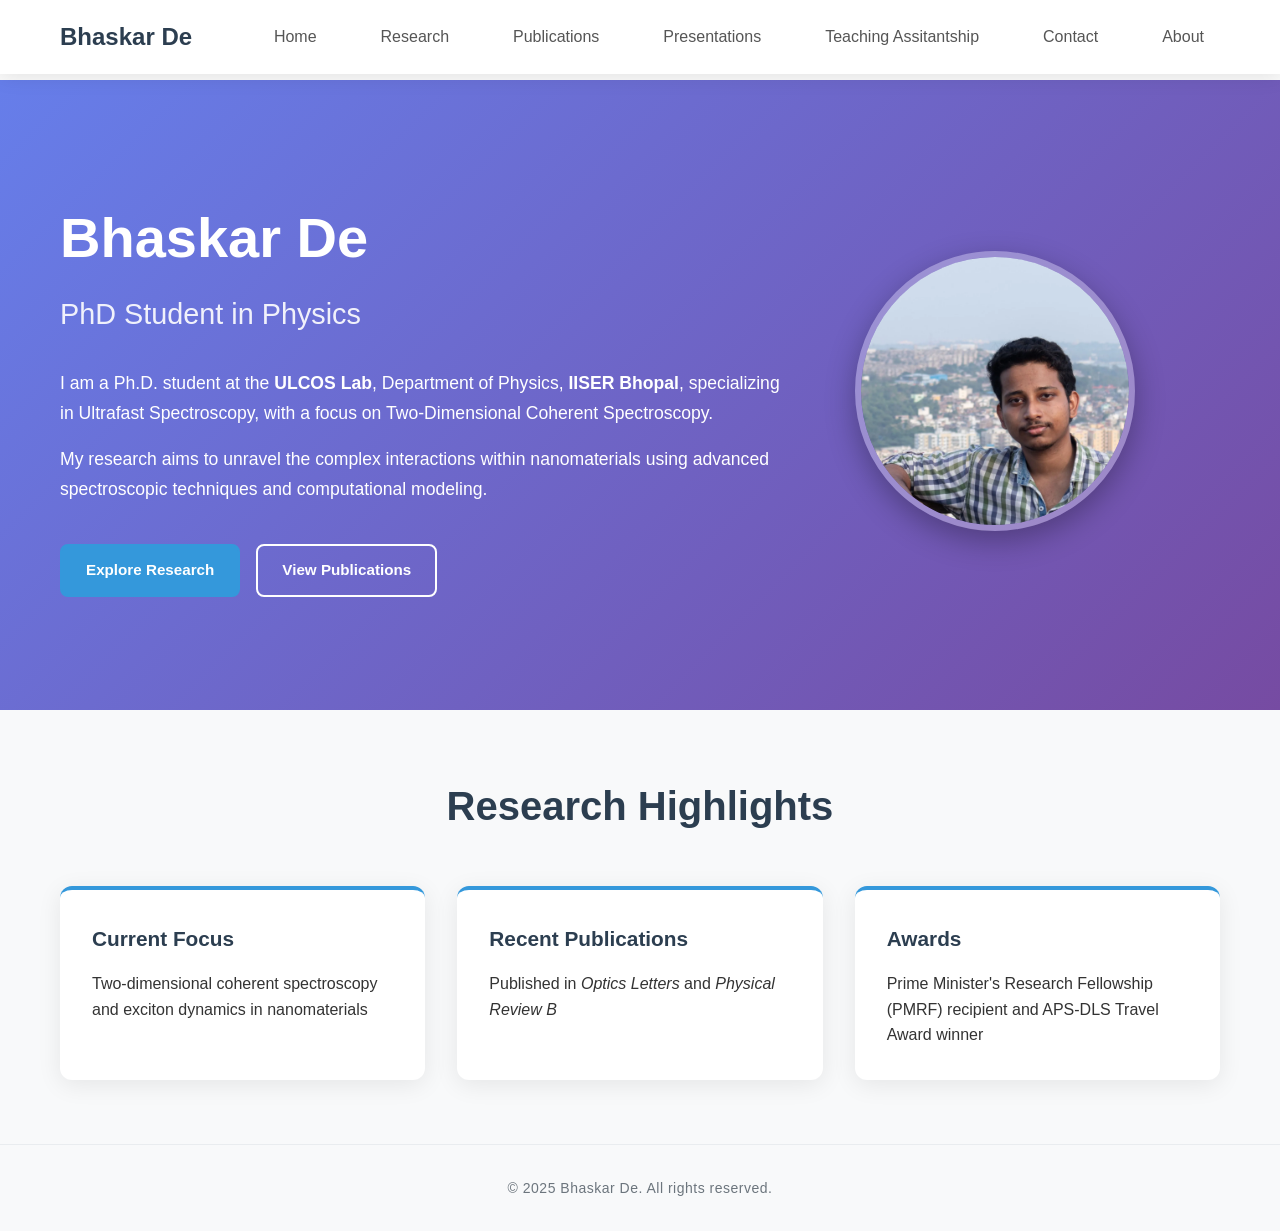
==== index.html @ a2605834 "Update Site" ====
<!DOCTYPE html>
<html lang="en">
<head>
    <meta charset="UTF-8">
    <meta name="viewport" content="width=device-width, initial-scale=1.0">
    <meta name="google-site-verification" content="wNE1Ab0f8dAL7JMlWoBInb4HweJB5l9q0UWRZOrNGA4" />
    <title>Bhaskar De - Physics PhD Student | IISER Bhopal</title>
    <meta name="description" content="Bhaskar De, Ph.D. student at IISER Bhopal specializing in ultrafast spectroscopy and two-dimensional coherent spectroscopy." />
    <link rel="canonical" href="https://bhaskar7de.github.io/"/>
    <link rel="preload" href="assets/css/style.css" as="style">
    <link rel="preload" href="assets/js/script.js" as="script">
    <link rel="stylesheet" href="assets/css/style.css">
</head>
<body>
    <nav class="navbar">
        <div class="nav-container">
            <div class="nav-logo">
                <a href="/">Bhaskar De</a>
            </div>
            <div class="hamburger" onclick="toggleMobileMenu()">
                <div class="bar"></div>
                <div class="bar"></div>
                <div class="bar"></div>
            </div>
            <div class="nav-links">
                <a href="/" class="active">Home</a>
                <a href="research.html">Research</a>
                <a href="publications.html">Publications</a>
                <a href="presentations.html">Presentations</a>
                <a href="teaching.html">Teaching Assitantship</a>
                <a href="contact.html">Contact</a>
                <a href="about.html">About</a>
            </div>
        </div>
    </nav>

    <main class="main-content">
        <section class="hero-section">
            <div class="container">
                <div class="hero-content">
                    <div class="hero-text">
                        <h1>Bhaskar De</h1>
                        <h2>PhD Student in Physics</h2>
                        <div class="intro-text">
                            <p>I am a Ph.D. student at the <a href="https://sites.google.com/iiserb.ac.in/rslab" target="_blank" rel="noopener noreferrer"><strong>ULCOS Lab</strong></a>, Department of Physics, <strong>IISER Bhopal</strong>, specializing in Ultrafast Spectroscopy, with a focus on Two-Dimensional Coherent Spectroscopy.</p>
                            
                            <p>My research aims to unravel the complex interactions within nanomaterials using advanced spectroscopic techniques and computational modeling.</p>
                        </div>
                        
                        <div class="quick-links">
                            <a href="research.html" class="btn btn-primary">Explore Research</a>
                            <a href="publications.html" class="btn btn-secondary">View Publications</a>
                        </div>
                    </div>
                    <div class="hero-image">
                        <img src="assets/images/profile.webp" alt="Bhaskar De" class="profile-img">
                    </div>
                </div>
            </div>
        </section>

        <section class="highlights-section">
            <div class="container">
                <h2>Research Highlights</h2>
                <div class="highlights-grid">
                    <div class="highlight-card">
                        <h3>Current Focus</h3>
                        <p>Two-dimensional coherent spectroscopy and exciton dynamics in nanomaterials</p>
                    </div>
                    <div class="highlight-card">
                        <h3>Recent Publications</h3>
                        <p>Published in <em>Optics Letters</em> and <em>Physical Review B</em></p>
                    </div>
                    <div class="highlight-card">
                        <h3>Awards</h3>
                        <p>Prime Minister's Research Fellowship (PMRF) recipient and APS-DLS Travel Award winner</p>
                    </div>
                </div>
            </div>
        </section>
    </main>

    <footer class="footer">
        <div class="container">
            <p>&copy; 2025 Bhaskar De. All rights reserved. </p>
        </div>
    </footer>

    <script src="assets/js/script.js" defer></script>
</body>
</html>
---- assets/css/style.css ----
/* Reset and Base Styles */
* {
    margin: 0;
    padding: 0;
    box-sizing: border-box;
}

body {
    font-family: -apple-system, BlinkMacSystemFont, 'Segoe UI', Roboto, Oxygen, Ubuntu, Cantarell, sans-serif;
    line-height: 1.6;
    color: #333;
    background-color: #fafafa;
}

.container {
    max-width: 1200px;
    margin: 0 auto;
    padding: 0 20px;
}

/* Navigation */
.navbar {
    background: rgba(255, 255, 255, 0.95);
    backdrop-filter: blur(10px);
    box-shadow: 0 2px 20px rgba(0,0,0,0.1);
    position: fixed;
    top: 0;
    width: 100%;
    z-index: 1000;
    transition: all 0.3s ease;
}

.nav-container {
    max-width: 1200px;
    margin: 0 auto;
    display: flex;
    justify-content: space-between;
    align-items: center;
    padding: 1rem 20px;
    position: relative;
}

.nav-logo a {
    font-size: 1.5rem;
    font-weight: 700;
    color: #2c3e50;
    text-decoration: none;
}

.nav-links {
    display: flex;
    gap: 2rem;
}

.nav-links a {
    color: #555;
    text-decoration: none;
    font-weight: 500;
    padding: 0.5rem 1rem;
    border-radius: 6px;
    transition: all 0.3s ease;
    position: relative;
}

.nav-links a:hover,
.nav-links a.active {
    color: #3498db;
    background-color: rgba(52, 152, 219, 0.1);
}

.nav-links a.active::after {
    content: '';
    position: absolute;
    bottom: -5px;
    left: 50%;
    transform: translateX(-50%);
    width: 20px;
    height: 3px;
    background: #3498db;
    border-radius: 2px;
}

/* Main Content */
.main-content {
    margin-top: 80px;
    min-height: calc(100vh - 160px);
}

/* Page Header */
.page-header {
    background: linear-gradient(135deg, #667eea 0%, #764ba2 100%);
    color: white;
    padding: 4rem 0 3rem;
    text-align: center;
}

.page-header h1 {
    font-size: 3rem;
    margin-bottom: 1rem;
    font-weight: 700;
}

.page-subtitle {
    font-size: 1.2rem;
    opacity: 0.9;
    margin-bottom: 2rem;
}

/* Hero Section (Home page) */
.hero-section {
    background: linear-gradient(135deg, #667eea 0%, #764ba2 100%);
    color: white;
    padding: 4rem 0;
    min-height: 70vh;
    display: flex;
    align-items: center;
}

.hero-content {
    display: grid;
    grid-template-columns: 2fr 1fr;
    gap: 4rem;
    align-items: center;
}

.hero-text h1 {
    font-size: 3.5rem;
    margin-bottom: 0.5rem;
    font-weight: 700;
}

.hero-text h2 {
    font-size: 1.8rem;
    margin-bottom: 2rem;
    opacity: 0.9;
    font-weight: 400;
}

.intro-text {
    font-size: 1.1rem;
    line-height: 1.7;
    margin-bottom: 2.5rem;
}

.intro-text p {
    margin-bottom: 1rem;
}

.quick-links {
    display: flex;
    gap: 1rem;
    flex-wrap: wrap;
}

.btn {
    display: inline-block;
    padding: 12px 24px;
    text-decoration: none;
    border-radius: 8px;
    font-weight: 600;
    font-size: 0.95rem;
    transition: all 0.3s ease;
    cursor: pointer;
}

.btn-primary {
    background: #3498db;
    color: white;
    border: 2px solid #3498db;
}

.btn-primary:hover {
    background: #2980b9;
    border-color: #2980b9;
    transform: translateY(-2px);
    box-shadow: 0 5px 15px rgba(52, 152, 219, 0.4);
}

.btn-secondary {
    background: transparent;
    color: white;
    border: 2px solid white;
}

.btn-secondary:hover {
    background: white;
    color: #667eea;
    transform: translateY(-2px);
}

.profile-img {
    width: 280px;
    height: 280px;
    border-radius: 50%;
    object-fit: cover;
    border: 6px solid rgba(255,255,255,0.3);
    box-shadow: 0 10px 30px rgba(0,0,0,0.3);
}

/* Content Sections */
.highlights-section,
.research-content,
.publications-content,
.presentations-content,
.teaching-content,
.cv-content,
.contact-content {
    padding: 4rem 0;
    background: white;
}

.highlights-section {
    background: #f8f9fa;
}

.highlights-section h2 {
    text-align: center;
    font-size: 2.5rem;
    margin-bottom: 3rem;
    color: #2c3e50;
}

.highlights-grid {
    display: grid;
    grid-template-columns: repeat(auto-fit, minmax(300px, 1fr));
    gap: 2rem;
}

.highlight-card {
    background: white;
    padding: 2rem;
    border-radius: 12px;
    box-shadow: 0 5px 25px rgba(0,0,0,0.08);
    border-top: 4px solid #3498db;
    transition: transform 0.3s ease, box-shadow 0.3s ease;
}

.highlight-card:hover {
    transform: translateY(-5px);
    box-shadow: 0 8px 35px rgba(0,0,0,0.12);
}

.highlight-card h3 {
    color: #2c3e50;
    margin-bottom: 1rem;
    font-size: 1.3rem;
}

/* Research Page Styles */
.research-areas {
    margin-bottom: 4rem;
}

.research-item {
    background: white;
    padding: 2.5rem;
    margin-bottom: 2rem;
    border-radius: 12px;
    box-shadow: 0 5px 25px rgba(0,0,0,0.08);
    border-left: 5px solid #3498db;
    transition: transform 0.3s ease;
}

.research-item:hover {
    transform: translateX(5px);
}

.research-icon {
    font-size: 2.5rem;
    margin-bottom: 1rem;
}

.research-item h3 {
    color: #2c3e50;
    margin-bottom: 1rem;
    font-size: 1.4rem;
}

/* Publications Page Styles */
.publication-year {
    margin-bottom: 3rem;
}

.publication-year h2 {
    color: #2c3e50;
    font-size: 2rem;
    margin-bottom: 1.5rem;
    padding-bottom: 0.5rem;
    border-bottom: 3px solid #3498db;
    display: inline-block;
}

.publication-item {
    background: white;
    padding: 2rem;
    margin-bottom: 1.5rem;
    border-radius: 12px;
    box-shadow: 0 3px 15px rgba(0,0,0,0.08);
    border-left: 5px solid #27ae60;
    transition: transform 0.3s ease;
}

.publication-item:hover {
    transform: translateY(-3px);
    box-shadow: 0 6px 25px rgba(0,0,0,0.12);
}

.publication-item h3 {
    color: #2c3e50;
    margin-bottom: 1rem;
    font-size: 1.2rem;
    line-height: 1.4;
}

.authors {
    color: #7f8c8d;
    margin-bottom: 0.5rem;
    font-size: 0.95rem;
}

.journal {
    color: #27ae60;
    font-weight: 600;
    margin-bottom: 1rem;
}

.equal-contribution {
    color: #e67e22;
    font-size: 0.9rem;
    font-style: italic;
}

.publication-links {
    display: flex;
    gap: 1rem;
}

.pub-link {
    color: #3498db;
    text-decoration: none;
    font-size: 0.9rem;
    font-weight: 600;
    padding: 0.3rem 0.8rem;
    border: 1px solid #3498db;
    border-radius: 4px;
    transition: all 0.3s ease;
}

.pub-link:hover {
    background: #3498db;
    color: white;
}

/* Presentations Page Styles */
.presentation-categories {
    margin-bottom: 3rem;
}

.presentation-category {
    margin-bottom: 3rem;
}

.presentation-category h2 {
    color: #2c3e50;
    margin-bottom: 2rem;
    font-size: 1.8rem;
}

.presentation-item {
    background: white;
    padding: 2rem;
    margin-bottom: 1.5rem;
    border-radius: 12px;
    box-shadow: 0 3px 15px rgba(0,0,0,0.08);
    transition: transform 0.3s ease;
}

.presentation-item.oral {
    border-left: 5px solid #27ae60;
}

.presentation-item.poster {
    border-left: 5px solid #9b59b6;
}

.presentation-item.highlight {
    border-left: 5px solid #f39c12;
    background: #fffbf0;
}

.presentation-item:hover {
    transform: translateY(-3px);
}

.presentation-header {
    display: flex;
    justify-content: space-between;
    align-items: center;
    margin-bottom: 0.5rem;
}

.presentation-header h3 {
    color: #2c3e50;
    font-size: 1.3rem;
}

.presentation-date {
    background: #3498db;
    color: white;
    padding: 0.3rem 0.8rem;
    border-radius: 4px;
    font-size: 0.9rem;
    font-weight: 600;
}

.presentation-location {
    color: #7f8c8d;
    margin-bottom: 0.8rem;
    font-style: italic;
}

.presentation-title {
    color: #34495e;
    font-weight: 500;
    margin-bottom: 1rem;
    line-height: 1.4;
}

.presentation-type {
    background: #27ae60;
    color: white;
    padding: 0.3rem 0.8rem;
    border-radius: 4px;
    font-size: 0.8rem;
    font-weight: 600;
}

.highlight-badge {
    background: #f39c12;
    color: white;
    padding: 0.3rem 0.8rem;
    border-radius: 4px;
    font-size: 0.8rem;
    font-weight: 600;
}

/* Teaching Page Styles */
.teaching-sections {
    margin-bottom: 3rem;
}

.teaching-section {
    margin-bottom: 3rem;
}

.teaching-section h2 {
    color: #2c3e50;
    margin-bottom: 2rem;
    font-size: 1.8rem;
}

.teaching-item {
    background: white;
    padding: 2rem;
    border-radius: 12px;
    box-shadow: 0 3px 15px rgba(0,0,0,0.08);
    border-left: 5px solid #3498db;
}

.teaching-item h3 {
    color: #2c3e50;
    margin-bottom: 0.5rem;
    font-size: 1.3rem;
}

.teaching-item p:first-of-type {
    color: #7f8c8d;
    font-weight: 600;
    margin-bottom: 1rem;
}

/* Contact Page Styles */
.contact-grid {
    display: grid;
    grid-template-columns: 1fr 1fr;
    gap: 4rem;
    margin-bottom: 3rem;
}

.contact-info,
.professional-links {
    background: white;
    padding: 2.5rem;
    border-radius: 12px;
    box-shadow: 0 5px 25px rgba(0,0,0,0.08);
}

.contact-info h2,
.professional-links h2 {
    color: #2c3e50;
    margin-bottom: 1.5rem;
    font-size: 1.5rem;
}

.contact-item {
    margin-bottom: 2rem;
}

.contact-item a {
    color: #3498db;
    text-decoration: none;
}

.contact-item a:hover {
    text-decoration: underline;
}

.links-list {
    display: flex;
    flex-direction: column;
    gap: 1rem;
}

.professional-link {
    display: flex;
    align-items: center;
    gap: 1rem;
    padding: 1rem;
    border: 2px solid #ecf0f1;
    border-radius: 8px;
    text-decoration: none;
    color: inherit;
    transition: all 0.3s ease;
}

.professional-link:hover {
    border-color: #3498db;
    background: rgba(52, 152, 219, 0.05);
    transform: translateY(-2px);
}

.link-icon {
    font-size: 1.5rem;
}

.link-info h4 {
    color: #2c3e50;
    margin-bottom: 0.2rem;
}

.link-info p {
    color: #7f8c8d;
    font-size: 0.9rem;
}

.cv-link-section {
    background: #f8f9fa;
    padding: 1rem;
    border-radius: 8px;
    border: 1px solid #e9ecef;
}

.cv-link-section a {
    color: #3498db;
    text-decoration: none;
    font-weight: 500;
}

.cv-link-section a:hover {
    text-decoration: underline;
}

/* Footer */
.footer {
    background: #f8f9fa;
    color: #6c757d;
    text-align: center;
    padding: 2rem 0;
    margin-top: auto;
    border-top: 1px solid #e9ecef;
}

.footer p {
    margin: 0;
    font-size: 0.875rem;
    font-weight: 400;
    letter-spacing: 0.5px;
}



/* Hide removed sections */
.collaboration-note {
    display: none;
}

/* Responsive Design */
@media (max-width: 768px) {
    .nav-links {
        display: none;
    }
    
    .hero-content {
        grid-template-columns: 1fr;
        text-align: center;
        gap: 2rem;
    }
    
    .hero-text h1 {
        font-size: 2.5rem;
    }
    
    .profile-img {
        width: 220px;
        height: 220px;
    }
    
    .highlights-grid {
        grid-template-columns: 1fr;
    }
    
    .contact-grid {
        grid-template-columns: 1fr;
        gap: 2rem;
    }
    
    .presentation-header {
        flex-direction: column;
        align-items: flex-start;
        gap: 0.5rem;
    }
}

@media (max-width: 480px) {
    .hero-text h1 {
        font-size: 2rem;
    }
    
    .page-header h1 {
        font-size: 2rem;
    }
    
    .profile-img {
        width: 180px;
        height: 180px;
    }
    
    .btn {
        padding: 10px 16px;
        font-size: 0.9rem;
    }
}

/* Abstract content styling with smooth slide effect */
/*.abstract-content {
    background: #f6f8fa;
    border: 1px solid #e1e4e8;
    border-radius: 8px;
    margin-top: 1rem;
    padding: 0 1rem; /* No vertical padding initially */
/*    font-size: 0.98rem;
    color: #333;
    box-shadow: 0 2px 8px rgba(0,0,0,0.03);
    
    /* Sliding animation properties */
/*    max-height: 0;
    overflow: hidden;
    opacity: 0;
    transition: max-height 0.4s ease-out, opacity 0.3s ease-out, padding 0.4s ease-out;
}

/* When abstract is shown */
.abstract-content.show {
    max-height: 500px; /* Adjust based on your longest abstract */
    opacity: 1;
    padding: 1rem; /* Full padding when expanded */
}

/* Abstract toggle button styling */
.abstract-toggle-btn {
    margin-left: 1rem;
    font-size: 0.9rem;
    padding: 0.3rem 0.8rem;
    border: 1px solid #3498db;
    border-radius: 4px;
    background-color: #fff;
    color: #3498db;
    cursor: pointer;
    transition: all 0.3s ease;
    font-weight: 500;
}

.abstract-toggle-btn:hover {
    background: #3498db;
    color: white;
    transform: translateY(-1px);
}

.abstract-toggle-btn:active {
    transform: translateY(0);
}

/* Hamburger Menu - hidden by default */
.hamburger {
    display: none;
    cursor: pointer;
    flex-direction: column;
    gap: 4px;
    padding: 8px;
    border-radius: 4px;
    transition: background-color 0.3s ease;
}

.hamburger:hover {
    background-color: rgba(52, 152, 219, 0.1);
}

.hamburger .bar {
    height: 3px;
    width: 25px;
    background-color: #2c3e50;
    border-radius: 3px;
    transition: all 0.3s ease;
}

/* Hamburger animation when active */
.hamburger.active .bar:nth-child(1) {
    transform: rotate(45deg) translate(5px, 5px);
}

.hamburger.active .bar:nth-child(2) {
    opacity: 0;
}

.hamburger.active .bar:nth-child(3) {
    transform: rotate(-45deg) translate(5px, -5px);
}



/* .abstract-content {
  background: #f6f8fa;
  border: 1px solid #e1e4e8;
  border-radius: 8px;
  margin-top: 1rem;
  padding: 0;
  font-size: 0.98rem;
  color: #333;
  box-shadow: 0 2px 8px rgba(0,0,0,0.03);
  max-height: 0;
  overflow-y: hidden;
  opacity: 0;
  transition:
    max-height 0.5s cubic-bezier(0.25,0.46,0.45,0.94),
    padding 0.3s ease,
    opacity 0.3s ease;
}
.abstract-content.show {
  opacity: 1;
  max-height: 200px;
  padding: 1rem;
  overflow-y: auto;
}
@media (max-width: 768px) {
  .abstract-content.show {
    max-height: 90vh;
  }
} */

.abstract-content {
    background: #f6f8fa;
    border: 1px solid #e1e4e8;
    border-radius: 8px;
    margin-top: 1rem;
    padding: 0;
    font-size: 0.98rem;
    color: #333;
    box-shadow: 0 2px 8px rgba(0,0,0,0.03);
    max-height: 0;
    overflow: hidden;
    opacity: 0;
    transition:
        max-height 0.4s ease,
        padding 0.4s ease,
        opacity 0.4s ease;
}

.abstract-content.show {
    opacity: 1;
    max-height: 300px;
    padding: 1rem;
    overflow-y: auto;
}

@media (max-width: 768px) {
    .abstract-content.show {
        max-height: 90vh;
    }
}

/* Make links inherit the text color */
a {
  color: inherit;           /* Use parent element's color */
  text-decoration: none;    /* Remove underline (optional) */
}

a:visited {
  color: inherit;           /* Keep same color after being clicked */
}

a:hover {
  text-decoration: underline; /* Optional: show underline on hover for usability */
}

/* ── Research card expand/collapse ── */
.research-item {
    cursor: pointer;
    position: relative;
}

.research-item-header {
    display: flex;
    align-items: flex-start;
    gap: 1rem;
}

.research-item-header .research-icon {
    flex-shrink: 0;
}

.research-item-header .header-text {
    flex: 1;
}

.research-item-header .header-text h3 {
    margin-bottom: 0.4rem;
}

.research-item-header .header-text p {
    margin: 0;
    color: #555;
    font-size: 0.97rem;
}

.toggle-arrow {
    flex-shrink: 0;
    margin-left: auto;
    font-size: 1.2rem;
    color: #3498db;
    transition: transform 0.35s ease;
    align-self: center;
    padding-left: 0.5rem;
}

.research-item.open .toggle-arrow {
    transform: rotate(180deg);
}

.research-detail {
    max-height: 0;
    overflow: hidden;
    opacity: 0;
    transition:
        max-height 0.5s cubic-bezier(0.25, 0.46, 0.45, 0.94),
        opacity 0.35s ease,
        padding 0.35s ease;
    padding-top: 0;
}

.research-item.open .research-detail {
    max-height: 1200px;
    opacity: 1;
    padding-top: 1.5rem;
}

.research-detail-inner {
    border-top: 1px solid #e9ecef;
    padding-top: 1.5rem;
}

.research-detail-inner p {
    color: #444;
    line-height: 1.75;
    margin-bottom: 1.2rem;
}

.research-gallery {
    display: flex;
    gap: 1rem;
    flex-wrap: wrap;
    margin-top: 1rem;
}

.research-gallery-item {
    flex: 1 1 200px;
    max-width: 320px;
    border-radius: 8px;
    overflow: hidden;
    box-shadow: 0 3px 12px rgba(0,0,0,0.10);
    background: #f0f4f8;
    border: 1px solid #dde3ea;
}

.research-gallery-item img {
    width: 100%;
    height: 180px;
    object-fit: cover;
    display: block;
}

.gallery-caption {
    padding: 0.5rem 0.75rem;
    font-size: 0.85rem;
    color: #666;
    text-align: center;
    background: #f8f9fa;
}

.img-placeholder {
    width: 100%;
    height: 180px;
    display: flex;
    align-items: center;
    justify-content: center;
    background: linear-gradient(135deg, #e8f4fd 0%, #d6eaf8 100%);
    color: #7fb3d3;
    font-size: 2.5rem;
}

.click-hint {
    font-size: 0.82rem;
    color: #3498db;
    font-weight: 500;
    margin-top: 0.3rem;
    opacity: 0.8;
}

.research-item.open .click-hint {
    display: none;
}

@media (max-width: 600px) {
    .research-gallery {
        flex-direction: column;
    }
    .research-gallery-item {
        max-width: 100%;
    }
}

/* Mobile styles */
@media (max-width: 768px) {
    .hamburger {
        display: flex;
    }
    
    .nav-links {
        display: none;
        flex-direction: column;
        width: 100%;
        background: white;
        position: absolute;
        top: 100%;
        left: 0;
        box-shadow: 0 8px 16px rgba(0,0,0,0.15);
        border-radius: 0 0 8px 8px;
        z-index: 1000;
        gap: 0;
    }
    
    .nav-links.mobile-active {
        display: flex;
    }
    
    .nav-links a {
        padding: 15px 20px;
        border-top: 1px solid #f1f1f1;
        border-radius: 0;
    }
    
    .nav-links a:first-child {
        border-top: none;
    }
    
    .nav-links a.active::after {
        display: none;
    }
}
---- assets/css/style.css ----
/* Reset and Base Styles */
* {
    margin: 0;
    padding: 0;
    box-sizing: border-box;
}

body {
    font-family: -apple-system, BlinkMacSystemFont, 'Segoe UI', Roboto, Oxygen, Ubuntu, Cantarell, sans-serif;
    line-height: 1.6;
    color: #333;
    background-color: #fafafa;
}

.container {
    max-width: 1200px;
    margin: 0 auto;
    padding: 0 20px;
}

/* Navigation */
.navbar {
    background: rgba(255, 255, 255, 0.95);
    backdrop-filter: blur(10px);
    box-shadow: 0 2px 20px rgba(0,0,0,0.1);
    position: fixed;
    top: 0;
    width: 100%;
    z-index: 1000;
    transition: all 0.3s ease;
}

.nav-container {
    max-width: 1200px;
    margin: 0 auto;
    display: flex;
    justify-content: space-between;
    align-items: center;
    padding: 1rem 20px;
    position: relative;
}

.nav-logo a {
    font-size: 1.5rem;
    font-weight: 700;
    color: #2c3e50;
    text-decoration: none;
}

.nav-links {
    display: flex;
    gap: 2rem;
}

.nav-links a {
    color: #555;
    text-decoration: none;
    font-weight: 500;
    padding: 0.5rem 1rem;
    border-radius: 6px;
    transition: all 0.3s ease;
    position: relative;
}

.nav-links a:hover,
.nav-links a.active {
    color: #3498db;
    background-color: rgba(52, 152, 219, 0.1);
}

.nav-links a.active::after {
    content: '';
    position: absolute;
    bottom: -5px;
    left: 50%;
    transform: translateX(-50%);
    width: 20px;
    height: 3px;
    background: #3498db;
    border-radius: 2px;
}

/* Main Content */
.main-content {
    margin-top: 80px;
    min-height: calc(100vh - 160px);
}

/* Page Header */
.page-header {
    background: linear-gradient(135deg, #667eea 0%, #764ba2 100%);
    color: white;
    padding: 4rem 0 3rem;
    text-align: center;
}

.page-header h1 {
    font-size: 3rem;
    margin-bottom: 1rem;
    font-weight: 700;
}

.page-subtitle {
    font-size: 1.2rem;
    opacity: 0.9;
    margin-bottom: 2rem;
}

/* Hero Section (Home page) */
.hero-section {
    background: linear-gradient(135deg, #667eea 0%, #764ba2 100%);
    color: white;
    padding: 4rem 0;
    min-height: 70vh;
    display: flex;
    align-items: center;
}

.hero-content {
    display: grid;
    grid-template-columns: 2fr 1fr;
    gap: 4rem;
    align-items: center;
}

.hero-text h1 {
    font-size: 3.5rem;
    margin-bottom: 0.5rem;
    font-weight: 700;
}

.hero-text h2 {
    font-size: 1.8rem;
    margin-bottom: 2rem;
    opacity: 0.9;
    font-weight: 400;
}

.intro-text {
    font-size: 1.1rem;
    line-height: 1.7;
    margin-bottom: 2.5rem;
}

.intro-text p {
    margin-bottom: 1rem;
}

.quick-links {
    display: flex;
    gap: 1rem;
    flex-wrap: wrap;
}

.btn {
    display: inline-block;
    padding: 12px 24px;
    text-decoration: none;
    border-radius: 8px;
    font-weight: 600;
    font-size: 0.95rem;
    transition: all 0.3s ease;
    cursor: pointer;
}

.btn-primary {
    background: #3498db;
    color: white;
    border: 2px solid #3498db;
}

.btn-primary:hover {
    background: #2980b9;
    border-color: #2980b9;
    transform: translateY(-2px);
    box-shadow: 0 5px 15px rgba(52, 152, 219, 0.4);
}

.btn-secondary {
    background: transparent;
    color: white;
    border: 2px solid white;
}

.btn-secondary:hover {
    background: white;
    color: #667eea;
    transform: translateY(-2px);
}

.profile-img {
    width: 280px;
    height: 280px;
    border-radius: 50%;
    object-fit: cover;
    border: 6px solid rgba(255,255,255,0.3);
    box-shadow: 0 10px 30px rgba(0,0,0,0.3);
}

/* Content Sections */
.highlights-section,
.research-content,
.publications-content,
.presentations-content,
.teaching-content,
.cv-content,
.contact-content {
    padding: 4rem 0;
    background: white;
}

.highlights-section {
    background: #f8f9fa;
}

.highlights-section h2 {
    text-align: center;
    font-size: 2.5rem;
    margin-bottom: 3rem;
    color: #2c3e50;
}

.highlights-grid {
    display: grid;
    grid-template-columns: repeat(auto-fit, minmax(300px, 1fr));
    gap: 2rem;
}

.highlight-card {
    background: white;
    padding: 2rem;
    border-radius: 12px;
    box-shadow: 0 5px 25px rgba(0,0,0,0.08);
    border-top: 4px solid #3498db;
    transition: transform 0.3s ease, box-shadow 0.3s ease;
}

.highlight-card:hover {
    transform: translateY(-5px);
    box-shadow: 0 8px 35px rgba(0,0,0,0.12);
}

.highlight-card h3 {
    color: #2c3e50;
    margin-bottom: 1rem;
    font-size: 1.3rem;
}

/* Research Page Styles */
.research-areas {
    margin-bottom: 4rem;
}

.research-item {
    background: white;
    padding: 2.5rem;
    margin-bottom: 2rem;
    border-radius: 12px;
    box-shadow: 0 5px 25px rgba(0,0,0,0.08);
    border-left: 5px solid #3498db;
    transition: transform 0.3s ease;
}

.research-item:hover {
    transform: translateX(5px);
}

.research-icon {
    font-size: 2.5rem;
    margin-bottom: 1rem;
}

.research-item h3 {
    color: #2c3e50;
    margin-bottom: 1rem;
    font-size: 1.4rem;
}

/* Publications Page Styles */
.publication-year {
    margin-bottom: 3rem;
}

.publication-year h2 {
    color: #2c3e50;
    font-size: 2rem;
    margin-bottom: 1.5rem;
    padding-bottom: 0.5rem;
    border-bottom: 3px solid #3498db;
    display: inline-block;
}

.publication-item {
    background: white;
    padding: 2rem;
    margin-bottom: 1.5rem;
    border-radius: 12px;
    box-shadow: 0 3px 15px rgba(0,0,0,0.08);
    border-left: 5px solid #27ae60;
    transition: transform 0.3s ease;
}

.publication-item:hover {
    transform: translateY(-3px);
    box-shadow: 0 6px 25px rgba(0,0,0,0.12);
}

.publication-item h3 {
    color: #2c3e50;
    margin-bottom: 1rem;
    font-size: 1.2rem;
    line-height: 1.4;
}

.authors {
    color: #7f8c8d;
    margin-bottom: 0.5rem;
    font-size: 0.95rem;
}

.journal {
    color: #27ae60;
    font-weight: 600;
    margin-bottom: 1rem;
}

.equal-contribution {
    color: #e67e22;
    font-size: 0.9rem;
    font-style: italic;
}

.publication-links {
    display: flex;
    gap: 1rem;
}

.pub-link {
    color: #3498db;
    text-decoration: none;
    font-size: 0.9rem;
    font-weight: 600;
    padding: 0.3rem 0.8rem;
    border: 1px solid #3498db;
    border-radius: 4px;
    transition: all 0.3s ease;
}

.pub-link:hover {
    background: #3498db;
    color: white;
}

/* Presentations Page Styles */
.presentation-categories {
    margin-bottom: 3rem;
}

.presentation-category {
    margin-bottom: 3rem;
}

.presentation-category h2 {
    color: #2c3e50;
    margin-bottom: 2rem;
    font-size: 1.8rem;
}

.presentation-item {
    background: white;
    padding: 2rem;
    margin-bottom: 1.5rem;
    border-radius: 12px;
    box-shadow: 0 3px 15px rgba(0,0,0,0.08);
    transition: transform 0.3s ease;
}

.presentation-item.oral {
    border-left: 5px solid #27ae60;
}

.presentation-item.poster {
    border-left: 5px solid #9b59b6;
}

.presentation-item.highlight {
    border-left: 5px solid #f39c12;
    background: #fffbf0;
}

.presentation-item:hover {
    transform: translateY(-3px);
}

.presentation-header {
    display: flex;
    justify-content: space-between;
    align-items: center;
    margin-bottom: 0.5rem;
}

.presentation-header h3 {
    color: #2c3e50;
    font-size: 1.3rem;
}

.presentation-date {
    background: #3498db;
    color: white;
    padding: 0.3rem 0.8rem;
    border-radius: 4px;
    font-size: 0.9rem;
    font-weight: 600;
}

.presentation-location {
    color: #7f8c8d;
    margin-bottom: 0.8rem;
    font-style: italic;
}

.presentation-title {
    color: #34495e;
    font-weight: 500;
    margin-bottom: 1rem;
    line-height: 1.4;
}

.presentation-type {
    background: #27ae60;
    color: white;
    padding: 0.3rem 0.8rem;
    border-radius: 4px;
    font-size: 0.8rem;
    font-weight: 600;
}

.highlight-badge {
    background: #f39c12;
    color: white;
    padding: 0.3rem 0.8rem;
    border-radius: 4px;
    font-size: 0.8rem;
    font-weight: 600;
}

/* Teaching Page Styles */
.teaching-sections {
    margin-bottom: 3rem;
}

.teaching-section {
    margin-bottom: 3rem;
}

.teaching-section h2 {
    color: #2c3e50;
    margin-bottom: 2rem;
    font-size: 1.8rem;
}

.teaching-item {
    background: white;
    padding: 2rem;
    border-radius: 12px;
    box-shadow: 0 3px 15px rgba(0,0,0,0.08);
    border-left: 5px solid #3498db;
}

.teaching-item h3 {
    color: #2c3e50;
    margin-bottom: 0.5rem;
    font-size: 1.3rem;
}

.teaching-item p:first-of-type {
    color: #7f8c8d;
    font-weight: 600;
    margin-bottom: 1rem;
}

/* Contact Page Styles */
.contact-grid {
    display: grid;
    grid-template-columns: 1fr 1fr;
    gap: 4rem;
    margin-bottom: 3rem;
}

.contact-info,
.professional-links {
    background: white;
    padding: 2.5rem;
    border-radius: 12px;
    box-shadow: 0 5px 25px rgba(0,0,0,0.08);
}

.contact-info h2,
.professional-links h2 {
    color: #2c3e50;
    margin-bottom: 1.5rem;
    font-size: 1.5rem;
}

.contact-item {
    margin-bottom: 2rem;
}

.contact-item a {
    color: #3498db;
    text-decoration: none;
}

.contact-item a:hover {
    text-decoration: underline;
}

.links-list {
    display: flex;
    flex-direction: column;
    gap: 1rem;
}

.professional-link {
    display: flex;
    align-items: center;
    gap: 1rem;
    padding: 1rem;
    border: 2px solid #ecf0f1;
    border-radius: 8px;
    text-decoration: none;
    color: inherit;
    transition: all 0.3s ease;
}

.professional-link:hover {
    border-color: #3498db;
    background: rgba(52, 152, 219, 0.05);
    transform: translateY(-2px);
}

.link-icon {
    font-size: 1.5rem;
}

.link-info h4 {
    color: #2c3e50;
    margin-bottom: 0.2rem;
}

.link-info p {
    color: #7f8c8d;
    font-size: 0.9rem;
}

.cv-link-section {
    background: #f8f9fa;
    padding: 1rem;
    border-radius: 8px;
    border: 1px solid #e9ecef;
}

.cv-link-section a {
    color: #3498db;
    text-decoration: none;
    font-weight: 500;
}

.cv-link-section a:hover {
    text-decoration: underline;
}

/* Footer */
.footer {
    background: #f8f9fa;
    color: #6c757d;
    text-align: center;
    padding: 2rem 0;
    margin-top: auto;
    border-top: 1px solid #e9ecef;
}

.footer p {
    margin: 0;
    font-size: 0.875rem;
    font-weight: 400;
    letter-spacing: 0.5px;
}



/* Hide removed sections */
.collaboration-note {
    display: none;
}

/* Responsive Design */
@media (max-width: 768px) {
    .nav-links {
        display: none;
    }
    
    .hero-content {
        grid-template-columns: 1fr;
        text-align: center;
        gap: 2rem;
    }
    
    .hero-text h1 {
        font-size: 2.5rem;
    }
    
    .profile-img {
        width: 220px;
        height: 220px;
    }
    
    .highlights-grid {
        grid-template-columns: 1fr;
    }
    
    .contact-grid {
        grid-template-columns: 1fr;
        gap: 2rem;
    }
    
    .presentation-header {
        flex-direction: column;
        align-items: flex-start;
        gap: 0.5rem;
    }
}

@media (max-width: 480px) {
    .hero-text h1 {
        font-size: 2rem;
    }
    
    .page-header h1 {
        font-size: 2rem;
    }
    
    .profile-img {
        width: 180px;
        height: 180px;
    }
    
    .btn {
        padding: 10px 16px;
        font-size: 0.9rem;
    }
}

/* Abstract content styling with smooth slide effect */
/*.abstract-content {
    background: #f6f8fa;
    border: 1px solid #e1e4e8;
    border-radius: 8px;
    margin-top: 1rem;
    padding: 0 1rem; /* No vertical padding initially */
/*    font-size: 0.98rem;
    color: #333;
    box-shadow: 0 2px 8px rgba(0,0,0,0.03);
    
    /* Sliding animation properties */
/*    max-height: 0;
    overflow: hidden;
    opacity: 0;
    transition: max-height 0.4s ease-out, opacity 0.3s ease-out, padding 0.4s ease-out;
}

/* When abstract is shown */
.abstract-content.show {
    max-height: 500px; /* Adjust based on your longest abstract */
    opacity: 1;
    padding: 1rem; /* Full padding when expanded */
}

/* Abstract toggle button styling */
.abstract-toggle-btn {
    margin-left: 1rem;
    font-size: 0.9rem;
    padding: 0.3rem 0.8rem;
    border: 1px solid #3498db;
    border-radius: 4px;
    background-color: #fff;
    color: #3498db;
    cursor: pointer;
    transition: all 0.3s ease;
    font-weight: 500;
}

.abstract-toggle-btn:hover {
    background: #3498db;
    color: white;
    transform: translateY(-1px);
}

.abstract-toggle-btn:active {
    transform: translateY(0);
}

/* Hamburger Menu - hidden by default */
.hamburger {
    display: none;
    cursor: pointer;
    flex-direction: column;
    gap: 4px;
    padding: 8px;
    border-radius: 4px;
    transition: background-color 0.3s ease;
}

.hamburger:hover {
    background-color: rgba(52, 152, 219, 0.1);
}

.hamburger .bar {
    height: 3px;
    width: 25px;
    background-color: #2c3e50;
    border-radius: 3px;
    transition: all 0.3s ease;
}

/* Hamburger animation when active */
.hamburger.active .bar:nth-child(1) {
    transform: rotate(45deg) translate(5px, 5px);
}

.hamburger.active .bar:nth-child(2) {
    opacity: 0;
}

.hamburger.active .bar:nth-child(3) {
    transform: rotate(-45deg) translate(5px, -5px);
}



/* .abstract-content {
  background: #f6f8fa;
  border: 1px solid #e1e4e8;
  border-radius: 8px;
  margin-top: 1rem;
  padding: 0;
  font-size: 0.98rem;
  color: #333;
  box-shadow: 0 2px 8px rgba(0,0,0,0.03);
  max-height: 0;
  overflow-y: hidden;
  opacity: 0;
  transition:
    max-height 0.5s cubic-bezier(0.25,0.46,0.45,0.94),
    padding 0.3s ease,
    opacity 0.3s ease;
}
.abstract-content.show {
  opacity: 1;
  max-height: 200px;
  padding: 1rem;
  overflow-y: auto;
}
@media (max-width: 768px) {
  .abstract-content.show {
    max-height: 90vh;
  }
} */

.abstract-content {
    background: #f6f8fa;
    border: 1px solid #e1e4e8;
    border-radius: 8px;
    margin-top: 1rem;
    padding: 0;
    font-size: 0.98rem;
    color: #333;
    box-shadow: 0 2px 8px rgba(0,0,0,0.03);
    max-height: 0;
    overflow: hidden;
    opacity: 0;
    transition:
        max-height 0.4s ease,
        padding 0.4s ease,
        opacity 0.4s ease;
}

.abstract-content.show {
    opacity: 1;
    max-height: 300px;
    padding: 1rem;
    overflow-y: auto;
}

@media (max-width: 768px) {
    .abstract-content.show {
        max-height: 90vh;
    }
}

/* Make links inherit the text color */
a {
  color: inherit;           /* Use parent element's color */
  text-decoration: none;    /* Remove underline (optional) */
}

a:visited {
  color: inherit;           /* Keep same color after being clicked */
}

a:hover {
  text-decoration: underline; /* Optional: show underline on hover for usability */
}

/* ── Research card expand/collapse ── */
.research-item {
    cursor: pointer;
    position: relative;
}

.research-item-header {
    display: flex;
    align-items: flex-start;
    gap: 1rem;
}

.research-item-header .research-icon {
    flex-shrink: 0;
}

.research-item-header .header-text {
    flex: 1;
}

.research-item-header .header-text h3 {
    margin-bottom: 0.4rem;
}

.research-item-header .header-text p {
    margin: 0;
    color: #555;
    font-size: 0.97rem;
}

.toggle-arrow {
    flex-shrink: 0;
    margin-left: auto;
    font-size: 1.2rem;
    color: #3498db;
    transition: transform 0.35s ease;
    align-self: center;
    padding-left: 0.5rem;
}

.research-item.open .toggle-arrow {
    transform: rotate(180deg);
}

.research-detail {
    max-height: 0;
    overflow: hidden;
    opacity: 0;
    transition:
        max-height 0.5s cubic-bezier(0.25, 0.46, 0.45, 0.94),
        opacity 0.35s ease,
        padding 0.35s ease;
    padding-top: 0;
}

.research-item.open .research-detail {
    max-height: 1200px;
    opacity: 1;
    padding-top: 1.5rem;
}

.research-detail-inner {
    border-top: 1px solid #e9ecef;
    padding-top: 1.5rem;
}

.research-detail-inner p {
    color: #444;
    line-height: 1.75;
    margin-bottom: 1.2rem;
}

.research-gallery {
    display: flex;
    gap: 1rem;
    flex-wrap: wrap;
    margin-top: 1rem;
}

.research-gallery-item {
    flex: 1 1 200px;
    max-width: 320px;
    border-radius: 8px;
    overflow: hidden;
    box-shadow: 0 3px 12px rgba(0,0,0,0.10);
    background: #f0f4f8;
    border: 1px solid #dde3ea;
}

.research-gallery-item img {
    width: 100%;
    height: 180px;
    object-fit: cover;
    display: block;
}

.gallery-caption {
    padding: 0.5rem 0.75rem;
    font-size: 0.85rem;
    color: #666;
    text-align: center;
    background: #f8f9fa;
}

.img-placeholder {
    width: 100%;
    height: 180px;
    display: flex;
    align-items: center;
    justify-content: center;
    background: linear-gradient(135deg, #e8f4fd 0%, #d6eaf8 100%);
    color: #7fb3d3;
    font-size: 2.5rem;
}

.click-hint {
    font-size: 0.82rem;
    color: #3498db;
    font-weight: 500;
    margin-top: 0.3rem;
    opacity: 0.8;
}

.research-item.open .click-hint {
    display: none;
}

@media (max-width: 600px) {
    .research-gallery {
        flex-direction: column;
    }
    .research-gallery-item {
        max-width: 100%;
    }
}

/* Mobile styles */
@media (max-width: 768px) {
    .hamburger {
        display: flex;
    }
    
    .nav-links {
        display: none;
        flex-direction: column;
        width: 100%;
        background: white;
        position: absolute;
        top: 100%;
        left: 0;
        box-shadow: 0 8px 16px rgba(0,0,0,0.15);
        border-radius: 0 0 8px 8px;
        z-index: 1000;
        gap: 0;
    }
    
    .nav-links.mobile-active {
        display: flex;
    }
    
    .nav-links a {
        padding: 15px 20px;
        border-top: 1px solid #f1f1f1;
        border-radius: 0;
    }
    
    .nav-links a:first-child {
        border-top: none;
    }
    
    .nav-links a.active::after {
        display: none;
    }
}
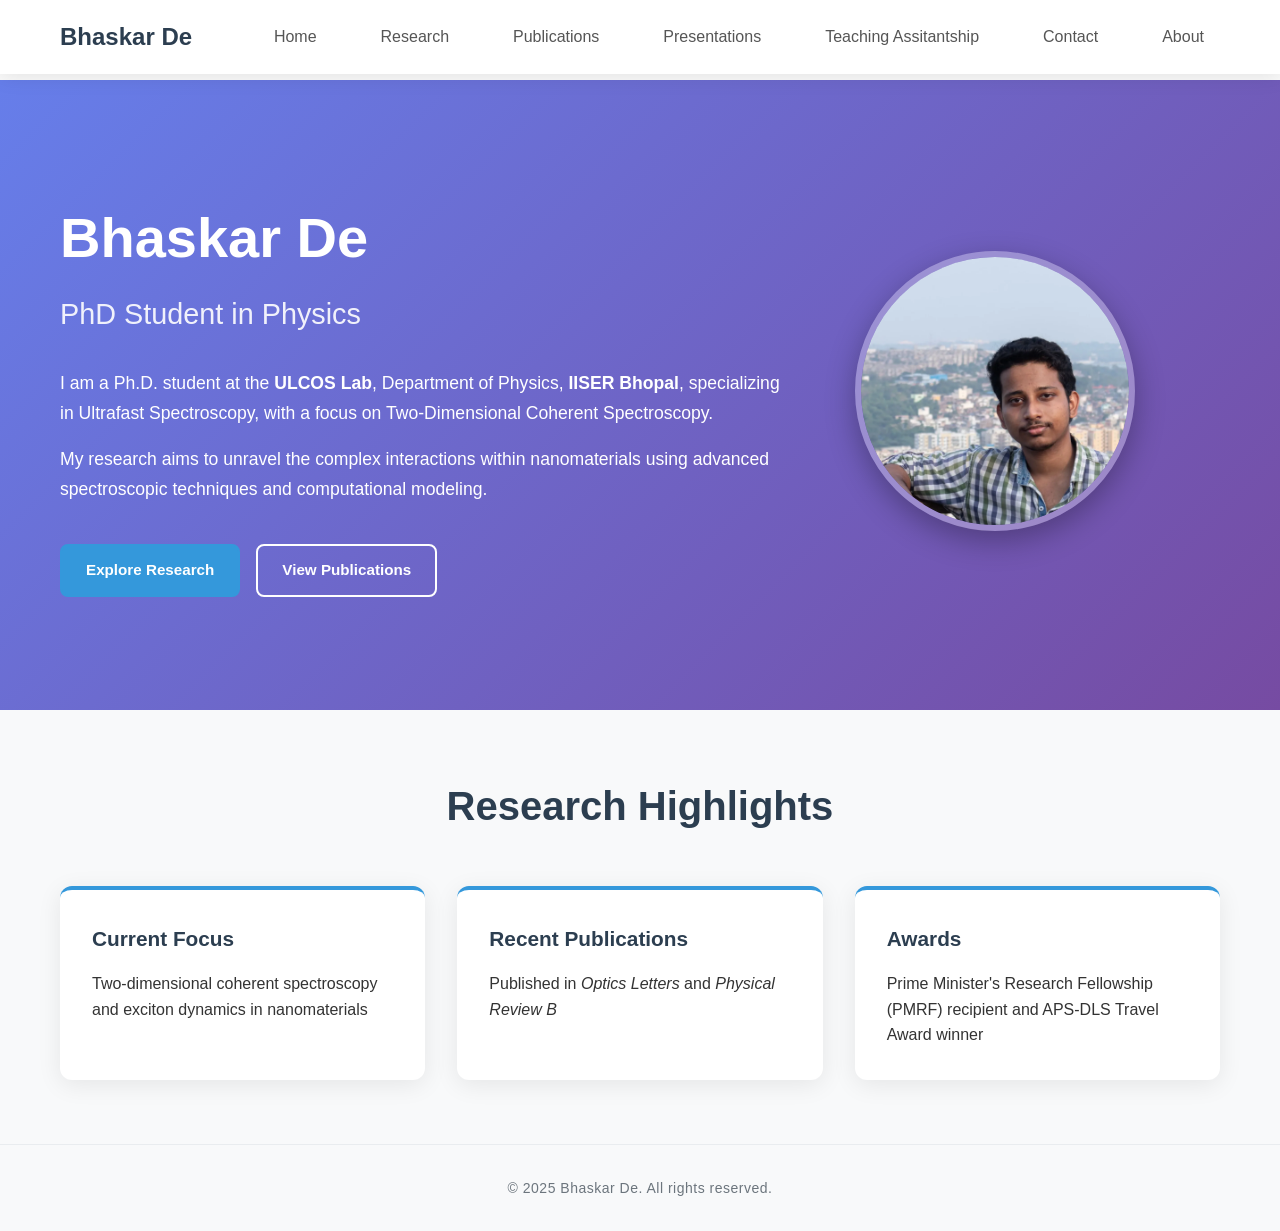
==== commit d4c2db13: "Update Site" ====
--- a/index.html
+++ b/index.html
@@ -53,7 +53,13 @@
                         </div>
                     </div>
                     <div class="hero-image">
-                        <img src="assets/images/profile.webp" alt="Bhaskar De" class="profile-img">
+                        <img
+                            src="assets/images/profile-800w.webp"
+                            fetchpriority="high"
+                            srcset="assets/images/profile-400w.webp 400w, assets/images/profile-800w.webp 800w, assets/images/profile-1200w.webp 1200w"
+                            sizes="(max-width: 480px) 400px, (max-width: 900px) 800px, 1200px"
+                            alt="Bhaskar De" class="profile-img">
+                        <!-- <img src="assets/images/profile.webp" alt="Bhaskar De" class="profile-img"> -->
                     </div>
                 </div>
             </div>
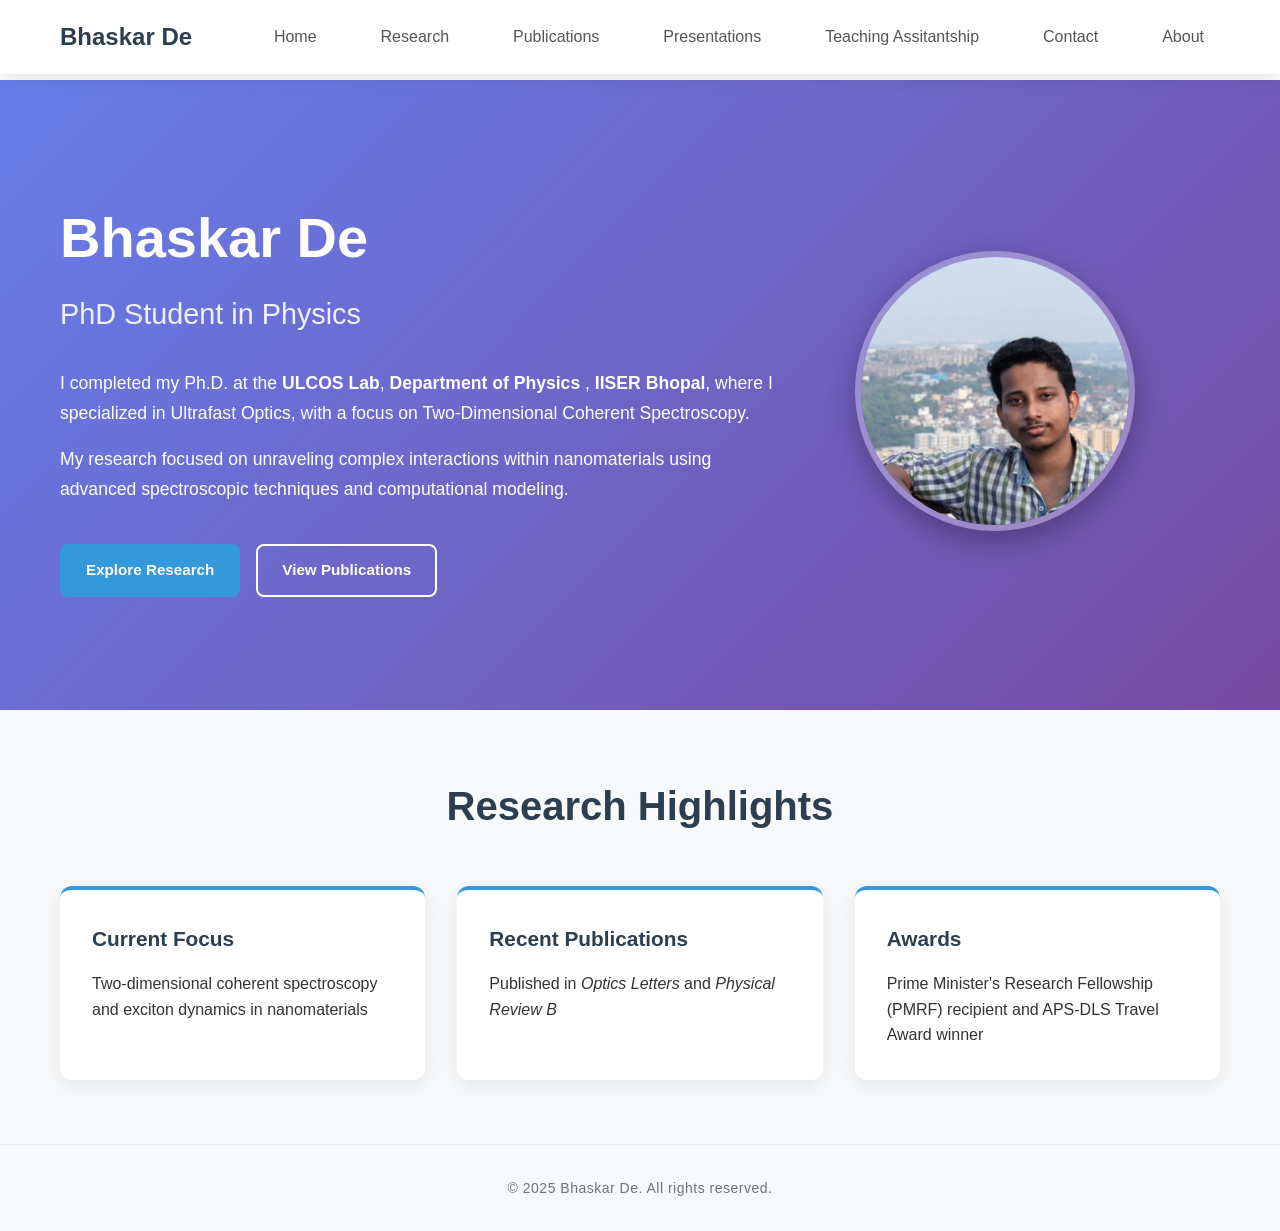
==== commit b65f64a2: "Update Site" ====
--- a/index.html
+++ b/index.html
@@ -42,9 +42,9 @@
                         <h1>Bhaskar De</h1>
                         <h2>PhD Student in Physics</h2>
                         <div class="intro-text">
-                            <p>I am a Ph.D. student at the <a href="https://sites.google.com/iiserb.ac.in/rslab" target="_blank" rel="noopener noreferrer"><strong>ULCOS Lab</strong></a>, Department of Physics, <strong>IISER Bhopal</strong>, specializing in Ultrafast Spectroscopy, with a focus on Two-Dimensional Coherent Spectroscopy.</p>
-                            
-                            <p>My research aims to unravel the complex interactions within nanomaterials using advanced spectroscopic techniques and computational modeling.</p>
+                            <p>I completed my Ph.D. at the <a href="https://sites.google.com/iiserb.ac.in/rslab" target="_blank" rel="noopener noreferrer"><strong>ULCOS Lab</strong></a>, <a href="https://phy.iiserb.ac.in" target="_blank" rel="noopener noreferrer"><strong> Department of Physics</strong></a> , <a href="https://www.iiserb.ac.in/" target="_blank" rel="noopener noreferrer"><strong> IISER Bhopal</strong></a>, where I specialized in Ultrafast Optics, with a focus on Two-Dimensional Coherent Spectroscopy.</p>
+
+                            <p>My research focused on unraveling complex interactions within nanomaterials using advanced spectroscopic techniques and computational modeling.</p>
                         </div>
                         
                         <div class="quick-links">
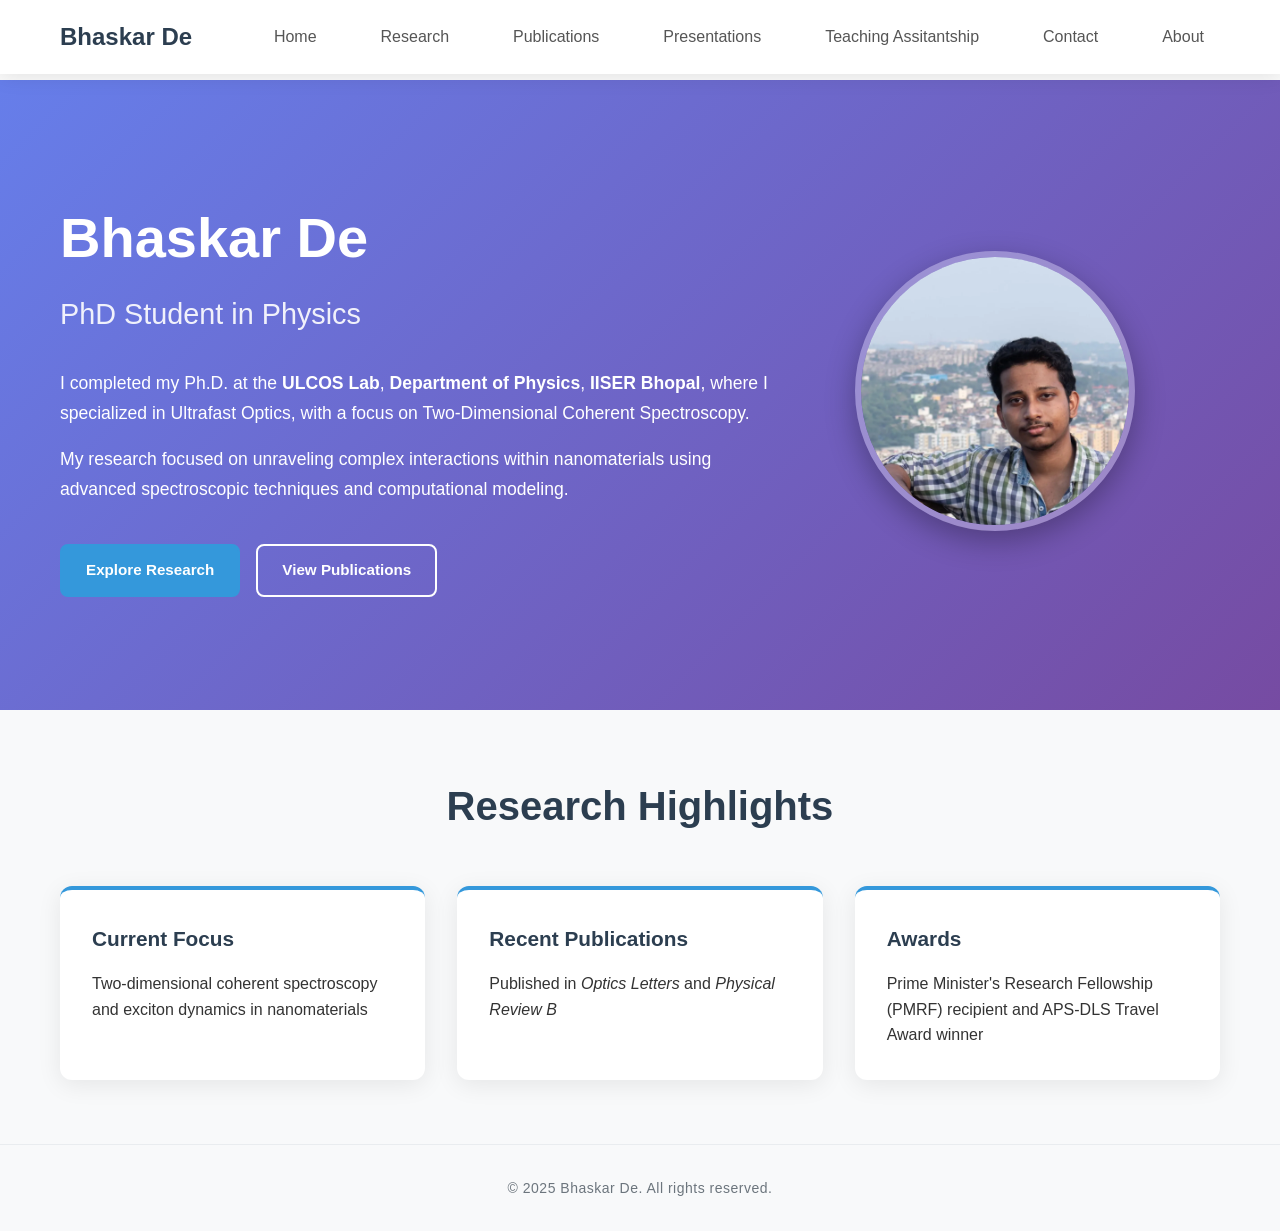
==== commit 843c57de: "Update Site" ====
--- a/index.html
+++ b/index.html
@@ -42,7 +42,7 @@
                         <h1>Bhaskar De</h1>
                         <h2>PhD Student in Physics</h2>
                         <div class="intro-text">
-                            <p>I completed my Ph.D. at the <a href="https://sites.google.com/iiserb.ac.in/rslab" target="_blank" rel="noopener noreferrer"><strong>ULCOS Lab</strong></a>, <a href="https://phy.iiserb.ac.in" target="_blank" rel="noopener noreferrer"><strong> Department of Physics</strong></a> , <a href="https://www.iiserb.ac.in/" target="_blank" rel="noopener noreferrer"><strong> IISER Bhopal</strong></a>, where I specialized in Ultrafast Optics, with a focus on Two-Dimensional Coherent Spectroscopy.</p>
+                            <p>I completed my Ph.D. at the <a href="https://sites.google.com/iiserb.ac.in/rslab" target="_blank" rel="noopener noreferrer"><strong>ULCOS Lab</strong></a>, <a href="https://phy.iiserb.ac.in" target="_blank" rel="noopener noreferrer"><strong> Department of Physics</strong></a>, <a href="https://www.iiserb.ac.in/" target="_blank" rel="noopener noreferrer"><strong> IISER Bhopal</strong></a>, where I specialized in Ultrafast Optics, with a focus on Two-Dimensional Coherent Spectroscopy.</p>
 
                             <p>My research focused on unraveling complex interactions within nanomaterials using advanced spectroscopic techniques and computational modeling.</p>
                         </div>
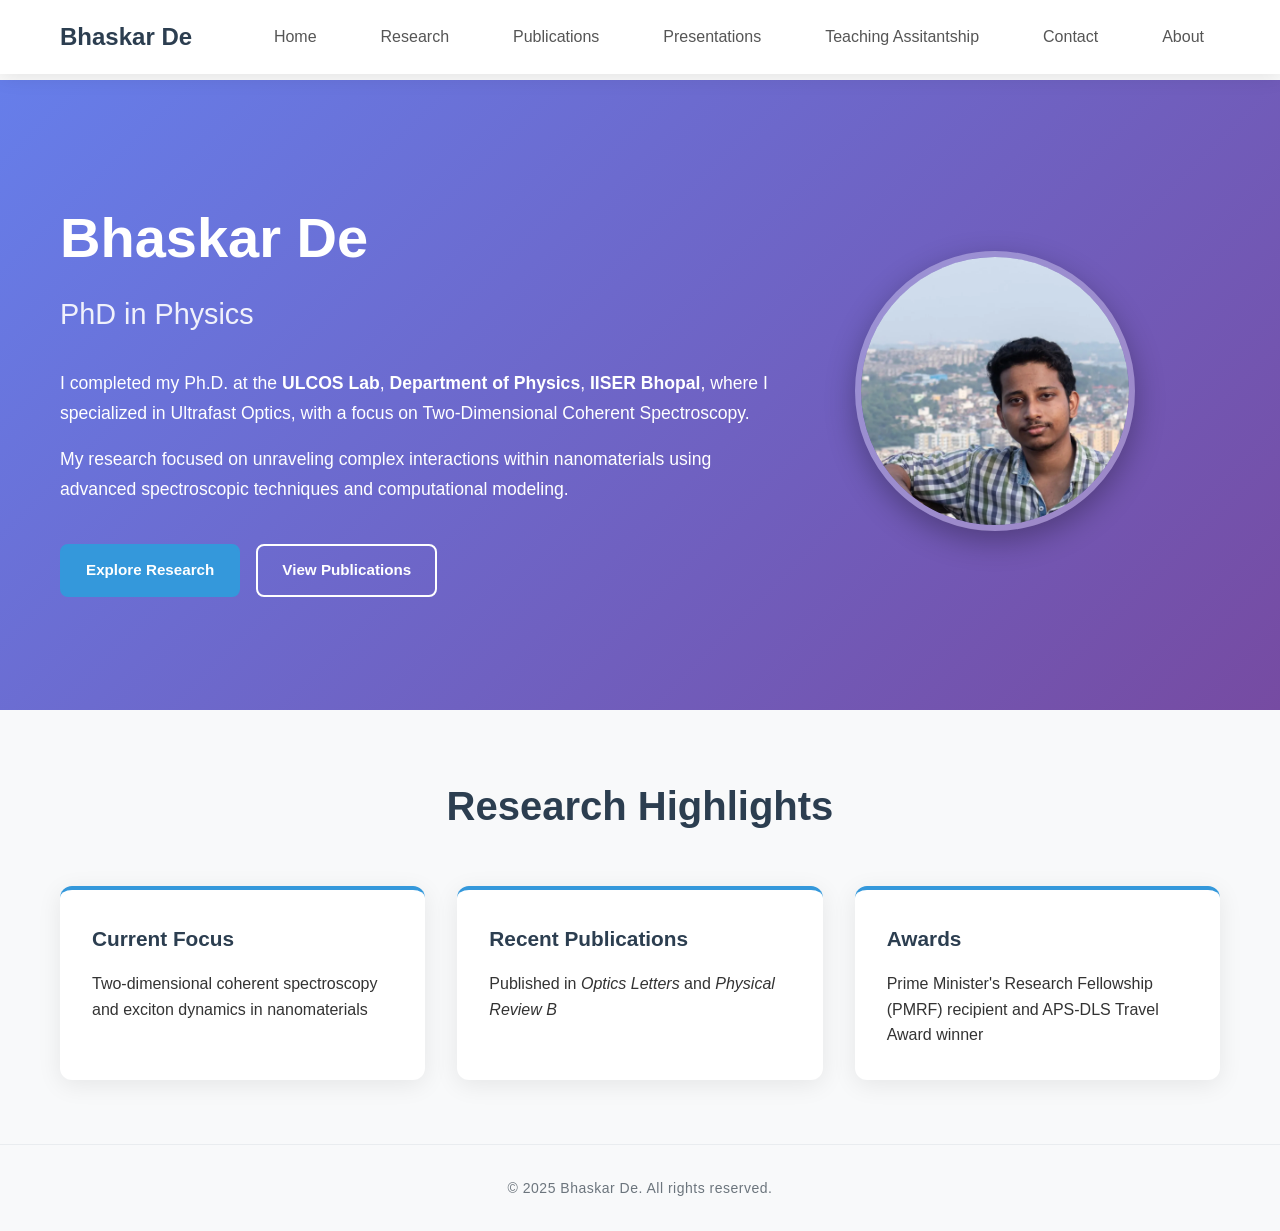
==== commit de7dc5ed: "Updated Site" ====
--- a/index.html
+++ b/index.html
@@ -1,97 +1,147 @@
-<!DOCTYPE html>
+<!doctype html>
 <html lang="en">
-<head>
-    <meta charset="UTF-8">
-    <meta name="viewport" content="width=device-width, initial-scale=1.0">
-    <meta name="google-site-verification" content="wNE1Ab0f8dAL7JMlWoBInb4HweJB5l9q0UWRZOrNGA4" />
-    <title>Bhaskar De - Physics PhD Student | IISER Bhopal</title>
-    <meta name="description" content="Bhaskar De, Ph.D. student at IISER Bhopal specializing in ultrafast spectroscopy and two-dimensional coherent spectroscopy." />
-    <link rel="canonical" href="https://bhaskar7de.github.io/"/>
-    <link rel="preload" href="assets/css/style.css" as="style">
-    <link rel="preload" href="assets/js/script.js" as="script">
-    <link rel="stylesheet" href="assets/css/style.css">
-</head>
-<body>
+  <head>
+    <meta charset="UTF-8" />
+    <meta name="viewport" content="width=device-width, initial-scale=1.0" />
+    <meta
+      name="google-site-verification"
+      content="wNE1Ab0f8dAL7JMlWoBInb4HweJB5l9q0UWRZOrNGA4"
+    />
+    <title>Bhaskar De</title>
+    <meta
+      name="description"
+      content="Bhaskar De, Ph.D. student at IISER Bhopal specializing in ultrafast spectroscopy and two-dimensional coherent spectroscopy."
+    />
+    <link rel="canonical" href="https://bhaskar7de.github.io/" />
+    <link rel="preload" href="assets/css/style.css" as="style" />
+    <link rel="preload" href="assets/js/script.js" as="script" />
+    <link rel="stylesheet" href="assets/css/style.css" />
+  </head>
+  <body>
     <nav class="navbar">
-        <div class="nav-container">
-            <div class="nav-logo">
-                <a href="/">Bhaskar De</a>
-            </div>
-            <div class="hamburger" onclick="toggleMobileMenu()">
-                <div class="bar"></div>
-                <div class="bar"></div>
-                <div class="bar"></div>
-            </div>
-            <div class="nav-links">
-                <a href="/" class="active">Home</a>
-                <a href="research.html">Research</a>
-                <a href="publications.html">Publications</a>
-                <a href="presentations.html">Presentations</a>
-                <a href="teaching.html">Teaching Assitantship</a>
-                <a href="contact.html">Contact</a>
-                <a href="about.html">About</a>
-            </div>
+      <div class="nav-container">
+        <div class="nav-logo">
+          <a href="/">Bhaskar De</a>
         </div>
+        <div class="hamburger" onclick="toggleMobileMenu()">
+          <div class="bar"></div>
+          <div class="bar"></div>
+          <div class="bar"></div>
+        </div>
+        <div class="nav-links">
+          <a href="/" class="active">Home</a>
+          <a href="research.html">Research</a>
+          <a href="publications.html">Publications</a>
+          <a href="presentations.html">Presentations</a>
+          <a href="teaching.html">Teaching Assitantship</a>
+          <a href="contact.html">Contact</a>
+          <a href="about.html">About</a>
+        </div>
+      </div>
     </nav>
 
     <main class="main-content">
-        <section class="hero-section">
-            <div class="container">
-                <div class="hero-content">
-                    <div class="hero-text">
-                        <h1>Bhaskar De</h1>
-                        <h2>PhD Student in Physics</h2>
-                        <div class="intro-text">
-                            <p>I completed my Ph.D. at the <a href="https://sites.google.com/iiserb.ac.in/rslab" target="_blank" rel="noopener noreferrer"><strong>ULCOS Lab</strong></a>, <a href="https://phy.iiserb.ac.in" target="_blank" rel="noopener noreferrer"><strong> Department of Physics</strong></a>, <a href="https://www.iiserb.ac.in/" target="_blank" rel="noopener noreferrer"><strong> IISER Bhopal</strong></a>, where I specialized in Ultrafast Optics, with a focus on Two-Dimensional Coherent Spectroscopy.</p>
+      <section class="hero-section">
+        <div class="container">
+          <div class="hero-content">
+            <div class="hero-text">
+              <h1>Bhaskar De</h1>
+              <h2>PhD in Physics</h2>
+              <div class="intro-text">
+                <p>
+                  I completed my Ph.D. at the
+                  <a
+                    href="https://sites.google.com/iiserb.ac.in/rslab"
+                    target="_blank"
+                    rel="noopener noreferrer"
+                    ><strong>ULCOS Lab</strong></a
+                  >,
+                  <a
+                    href="https://phy.iiserb.ac.in"
+                    target="_blank"
+                    rel="noopener noreferrer"
+                    ><strong> Department of Physics</strong></a
+                  >,
+                  <a
+                    href="https://www.iiserb.ac.in/"
+                    target="_blank"
+                    rel="noopener noreferrer"
+                    ><strong> IISER Bhopal</strong></a
+                  >, where I specialized in Ultrafast Optics, with a focus on
+                  Two-Dimensional Coherent Spectroscopy.
+                </p>
 
-                            <p>My research focused on unraveling complex interactions within nanomaterials using advanced spectroscopic techniques and computational modeling.</p>
-                        </div>
-                        
-                        <div class="quick-links">
-                            <a href="research.html" class="btn btn-primary">Explore Research</a>
-                            <a href="publications.html" class="btn btn-secondary">View Publications</a>
-                        </div>
-                    </div>
-                    <div class="hero-image">
-                        <img
-                            src="assets/images/profile-800w.webp"
-                            fetchpriority="high"
-                            srcset="assets/images/profile-400w.webp 400w, assets/images/profile-800w.webp 800w, assets/images/profile-1200w.webp 1200w"
-                            sizes="(max-width: 480px) 400px, (max-width: 900px) 800px, 1200px"
-                            alt="Bhaskar De" class="profile-img">
-                        <!-- <img src="assets/images/profile.webp" alt="Bhaskar De" class="profile-img"> -->
-                    </div>
-                </div>
+                <p>
+                  My research focused on unraveling complex interactions within
+                  nanomaterials using advanced spectroscopic techniques and
+                  computational modeling.
+                </p>
+              </div>
+
+              <div class="quick-links">
+                <a href="research.html" class="btn btn-primary"
+                  >Explore Research</a
+                >
+                <a href="publications.html" class="btn btn-secondary"
+                  >View Publications</a
+                >
+              </div>
             </div>
-        </section>
+            <div class="hero-image">
+              <img
+                src="assets/images/profile-800w.webp"
+                fetchpriority="high"
+                srcset="
+                  assets/images/profile-400w.webp   400w,
+                  assets/images/profile-800w.webp   800w,
+                  assets/images/profile-1200w.webp 1200w
+                "
+                sizes="(max-width: 480px) 400px, (max-width: 900px) 800px, 1200px"
+                alt="Bhaskar De"
+                class="profile-img"
+              />
+              <!-- <img src="assets/images/profile.webp" alt="Bhaskar De" class="profile-img"> -->
+            </div>
+          </div>
+        </div>
+      </section>
 
-        <section class="highlights-section">
-            <div class="container">
-                <h2>Research Highlights</h2>
-                <div class="highlights-grid">
-                    <div class="highlight-card">
-                        <h3>Current Focus</h3>
-                        <p>Two-dimensional coherent spectroscopy and exciton dynamics in nanomaterials</p>
-                    </div>
-                    <div class="highlight-card">
-                        <h3>Recent Publications</h3>
-                        <p>Published in <em>Optics Letters</em> and <em>Physical Review B</em></p>
-                    </div>
-                    <div class="highlight-card">
-                        <h3>Awards</h3>
-                        <p>Prime Minister's Research Fellowship (PMRF) recipient and APS-DLS Travel Award winner</p>
-                    </div>
-                </div>
+      <section class="highlights-section">
+        <div class="container">
+          <h2>Research Highlights</h2>
+          <div class="highlights-grid">
+            <div class="highlight-card">
+              <h3>Current Focus</h3>
+              <p>
+                Two-dimensional coherent spectroscopy and exciton dynamics in
+                nanomaterials
+              </p>
             </div>
-        </section>
+            <div class="highlight-card">
+              <h3>Recent Publications</h3>
+              <p>
+                Published in <em>Optics Letters</em> and
+                <em>Physical Review B</em>
+              </p>
+            </div>
+            <div class="highlight-card">
+              <h3>Awards</h3>
+              <p>
+                Prime Minister's Research Fellowship (PMRF) recipient and
+                APS-DLS Travel Award winner
+              </p>
+            </div>
+          </div>
+        </div>
+      </section>
     </main>
 
     <footer class="footer">
-        <div class="container">
-            <p>&copy; 2025 Bhaskar De. All rights reserved. </p>
-        </div>
+      <div class="container">
+        <p>&copy; 2025 Bhaskar De. All rights reserved.</p>
+      </div>
     </footer>
 
     <script src="assets/js/script.js" defer></script>
-</body>
+  </body>
 </html>
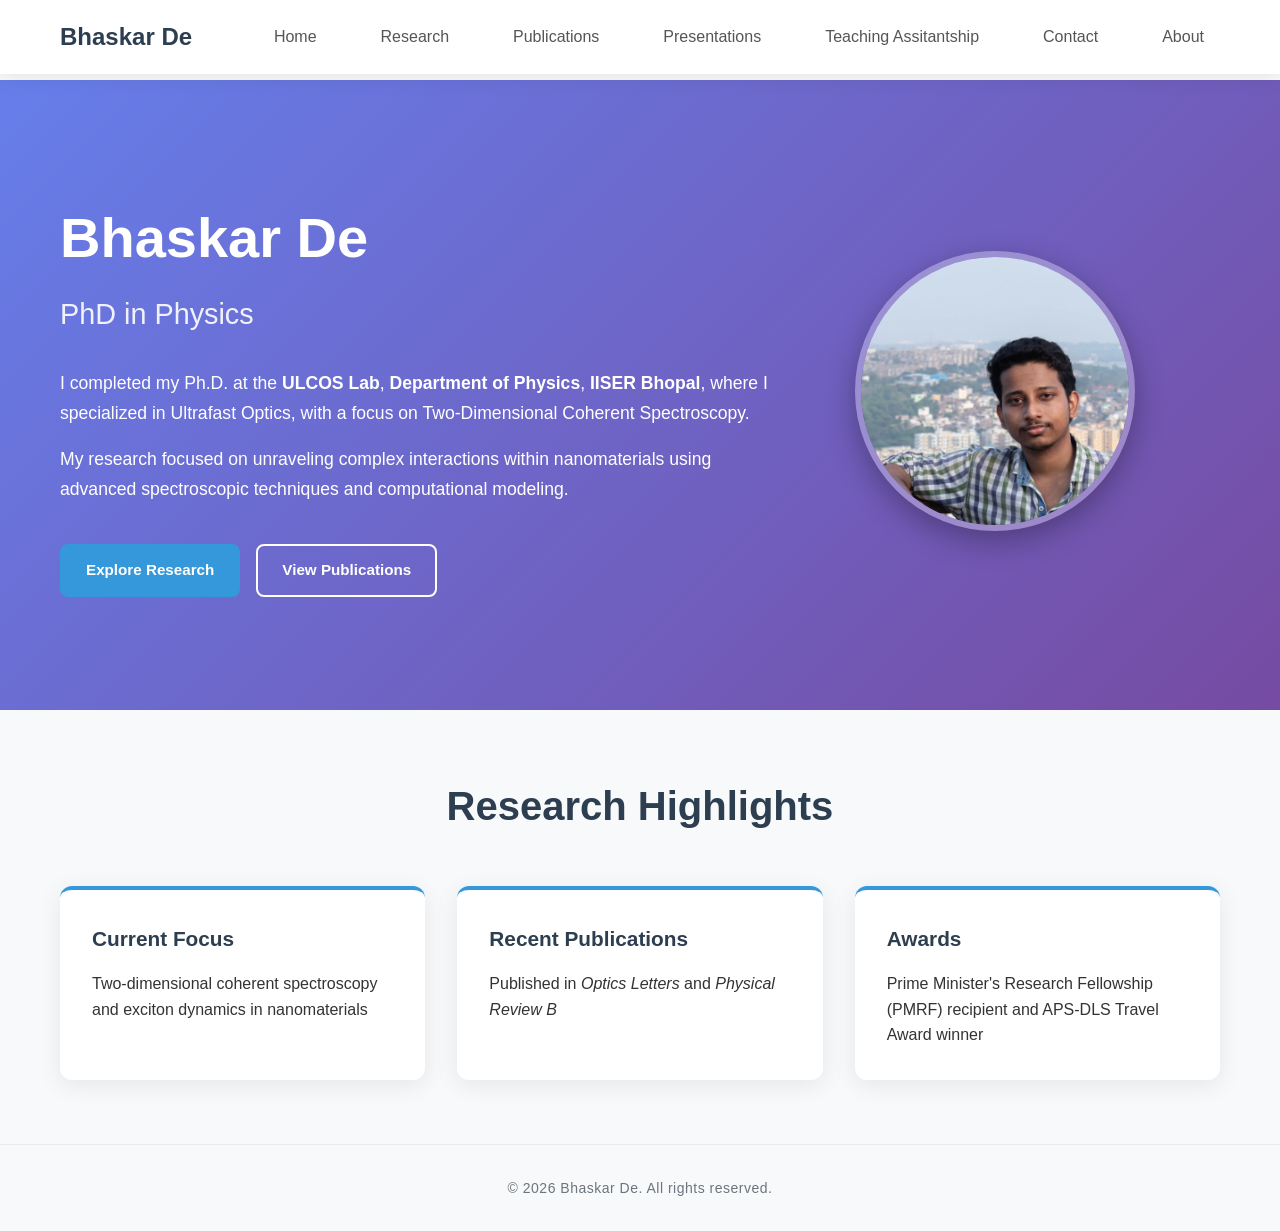
==== commit 78d9878f: "Updated Writing" ====
--- a/index.html
+++ b/index.html
@@ -138,7 +138,7 @@
 
     <footer class="footer">
       <div class="container">
-        <p>&copy; 2025 Bhaskar De. All rights reserved.</p>
+        <p>&copy; 2026 Bhaskar De. All rights reserved.</p>
       </div>
     </footer>
 
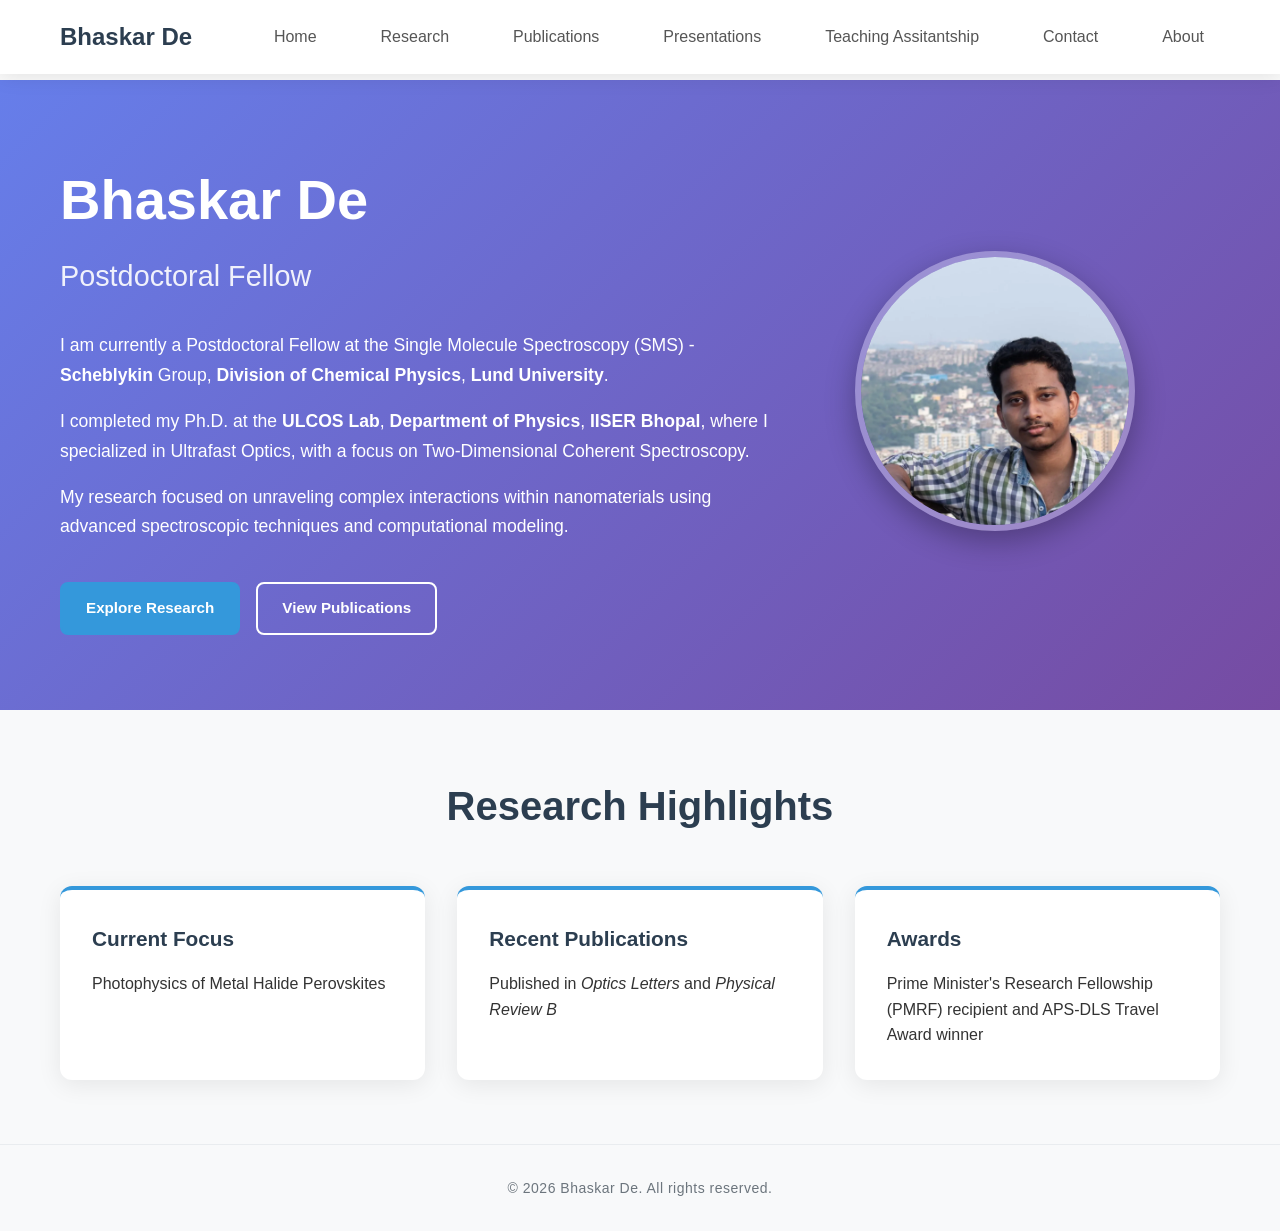
==== commit df5502a4: "Updated Postdoc" ====
--- a/index.html
+++ b/index.html
@@ -10,7 +10,7 @@
     <title>Bhaskar De</title>
     <meta
       name="description"
-      content="Bhaskar De, Ph.D. student at IISER Bhopal specializing in ultrafast spectroscopy and two-dimensional coherent spectroscopy."
+      content="Bhaskar De, Postdoctoral Fellow at Lund University."
     />
     <link rel="canonical" href="https://bhaskar7de.github.io/" />
     <link rel="preload" href="assets/css/style.css" as="style" />
@@ -46,8 +46,31 @@
           <div class="hero-content">
             <div class="hero-text">
               <h1>Bhaskar De</h1>
-              <h2>PhD in Physics</h2>
+              <h2>Postdoctoral Fellow</h2>
               <div class="intro-text">
+                <p>
+                  I am currently a Postdoctoral Fellow at the Single Molecule
+                  Spectroscopy (SMS) -
+                  <a
+                    href="https://scholar.google.com/citations?user=nm8aCeAAAAAJ&hl=en"
+                    target="_blank"
+                    rel="noopener noreferrer"
+                    ><strong>Scheblykin</strong></a
+                  >
+                  Group,
+                  <a
+                    href="https://www.chemphys.lu.se/"
+                    target="_blank"
+                    rel="noopener noreferrer"
+                    ><strong>Division of Chemical Physics</strong></a
+                  >,
+                  <a
+                    href="https://www.lunduniversity.lu.se/"
+                    target="_blank"
+                    rel="noopener noreferrer"
+                    ><strong>Lund University</strong></a
+                  >.
+                </p>
                 <p>
                   I completed my Ph.D. at the
                   <a
@@ -112,10 +135,7 @@
           <div class="highlights-grid">
             <div class="highlight-card">
               <h3>Current Focus</h3>
-              <p>
-                Two-dimensional coherent spectroscopy and exciton dynamics in
-                nanomaterials
-              </p>
+              <p>Photophysics of Metal Halide Perovskites</p>
             </div>
             <div class="highlight-card">
               <h3>Recent Publications</h3>
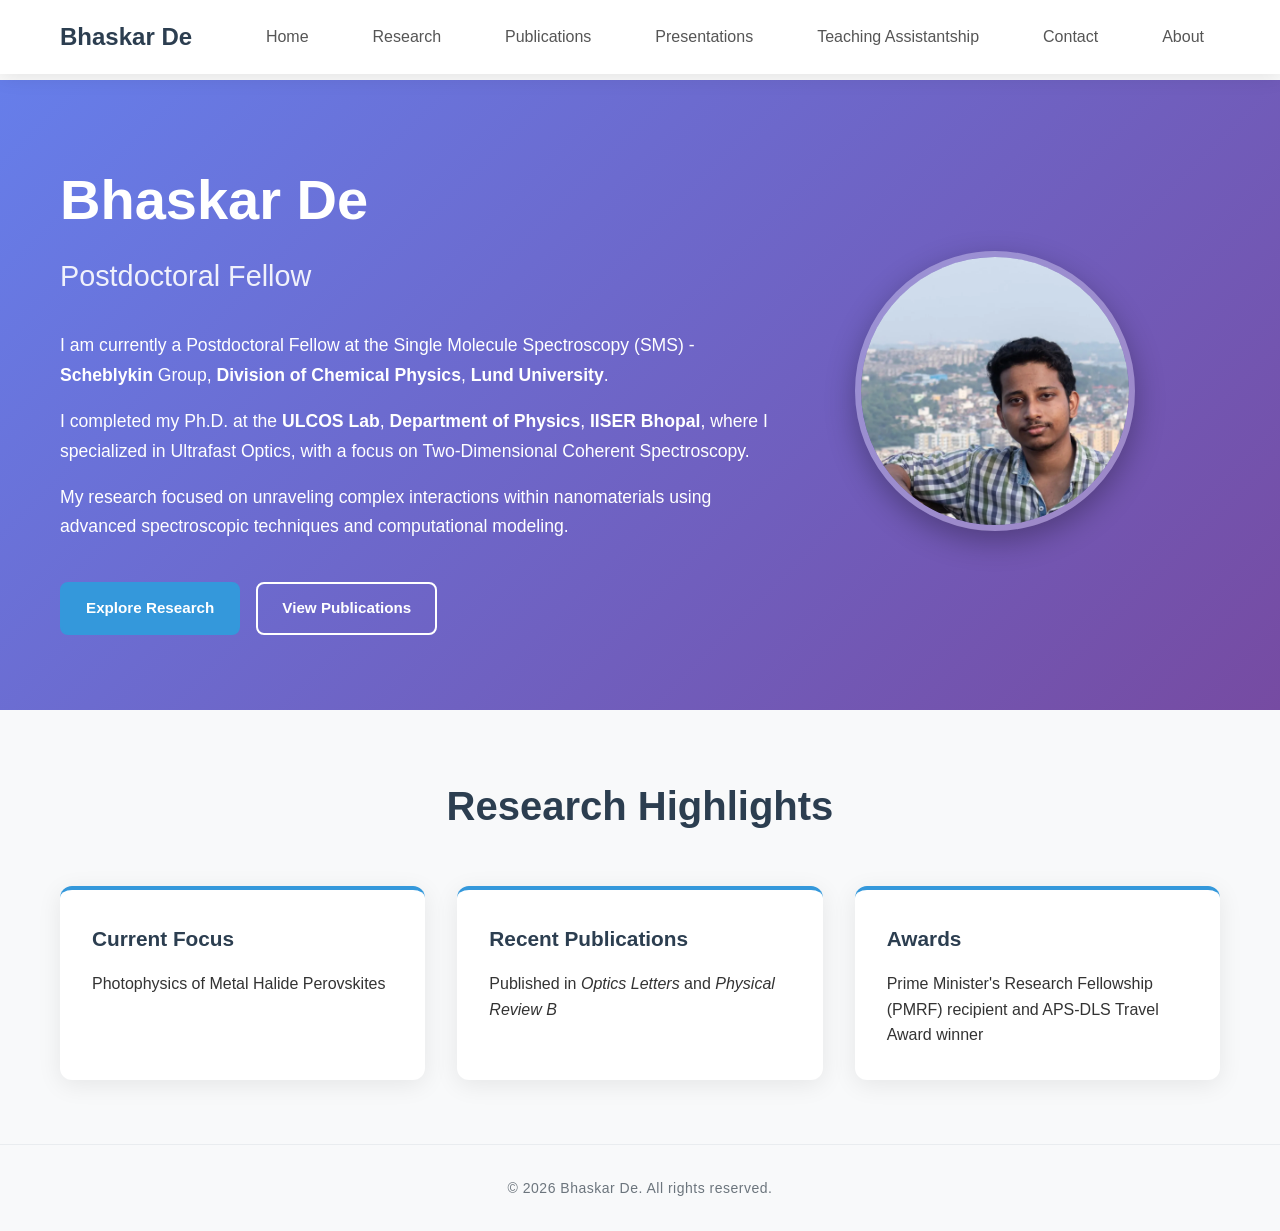
==== commit 21f2f8a6: "Updated Postdoc" ====
--- a/index.html
+++ b/index.html
@@ -33,7 +33,7 @@
           <a href="research.html">Research</a>
           <a href="publications.html">Publications</a>
           <a href="presentations.html">Presentations</a>
-          <a href="teaching.html">Teaching Assitantship</a>
+          <a href="teaching.html">Teaching Assistantship</a>
           <a href="contact.html">Contact</a>
           <a href="about.html">About</a>
         </div>
